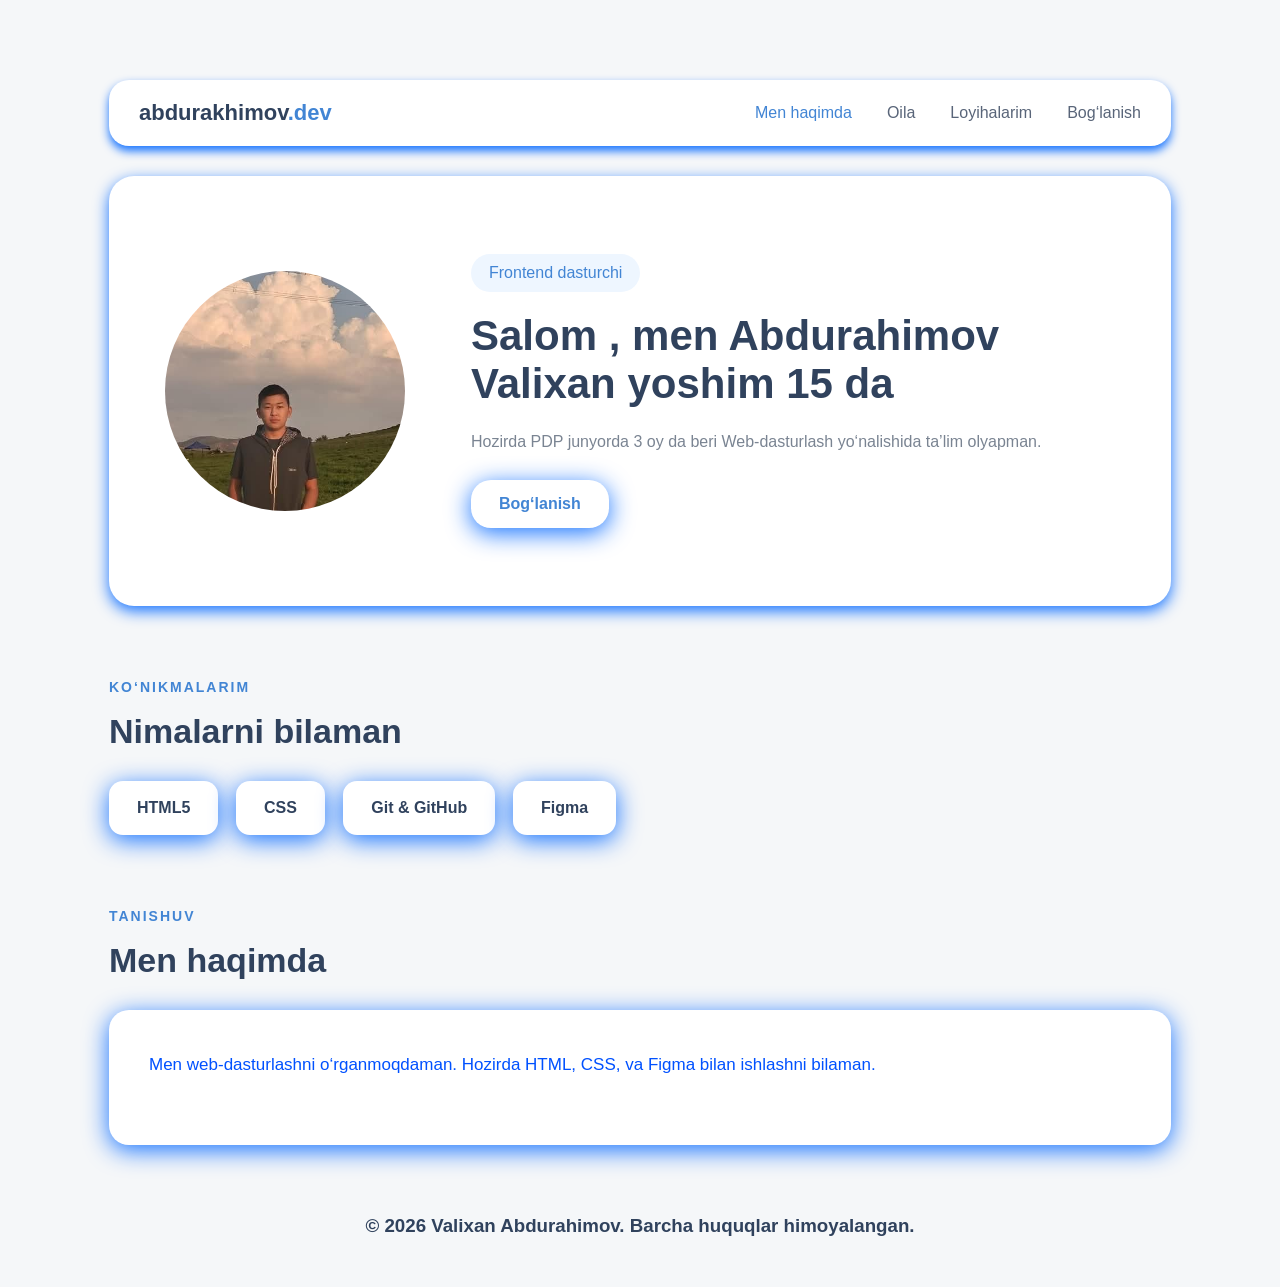
==== index.html @ 552ee491 "sdasda" ====
<!DOCTYPE html>
<html lang="en">
<head>
    <meta charset="UTF-8">
    <meta name="viewport" content="width=device-width, initial-scale=1.0">
    <title>Document</title>
    <link rel="stylesheet" href="./style.css">
    <link rel="stylesheet" href="https://unpkg.com/aos@2.3.1/dist/aos.css">
</head>
<body>
   <header>
        <div class="logo">abdurakhimov<span>.dev</span></div>

        <nav>
            <a href="./index.html" >Men haqimda</a>
            <a href="./oila.html">Oila</a>
            <a href="./loyhalarim.html">Loyihalarim</a>
            <a href="./boglanish.html">Bog‘lanish</a>
        </nav>
    </header>

    <section class="hero">

        <div class="rasm" data-aos="fade-right">
            <img src="./imges/men.png" alt="Valihan">
        </div>

        <div class="text" data-aos="fade-left">
            <div class="badge">Frontend dasturchi</div>

            <h1 >Salom , men Abdurahimov Valixan yoshim 15 da</h1>

            <p>
             Hozirda  PDP junyorda 3 oy da beri   Web-dasturlash yo‘nalishida ta’lim olyapman.
            </p>

            <button>Bog‘lanish</button>
        </div>

    </section>

    <section class="skills">

<p class="small-title" data-aos="fade-up">KO‘NIKMALARIM</p>

<h2 data-aos="fade-up">Nimalarni bilaman</h2>

<div class="skills-box">

<div class="skill" data-aos="zoom-in">
<span>HTML5</span>
</div>

<div class="skill" data-aos="zoom-in" data-aos-delay="100">
<span>CSS</span>
</div>

<div class="skill" data-aos="zoom-in" data-aos-delay="200">
<span>Git & GitHub</span>
</div>




<div class="skill" data-aos="zoom-in" data-aos-delay="300">
<span>Figma</span>
</div>

</div>

</section>


<section class="about">

<p class="small-title" data-aos="fade-up">TANISHUV</p>

<h2 data-aos="fade-up">Men haqimda</h2>

<div class="about-box" data-aos="fade-up" data-aos-delay="100">

<p>
Men web-dasturlashni o‘rganmoqdaman.
Hozirda HTML, CSS,  va Figma
bilan ishlashni bilaman.
</p>

</div>

</section>

<div class="Huquq">
    <h3>© 2026 Valixan Abdurahimov. Barcha huquqlar himoyalangan.</h3>
</div>

<script src="https://unpkg.com/aos@2.3.1/dist/aos.js"></script>
<script>
    AOS.init({
        duration: 800,
        once: true
    });
</script>
</body>
</html>
---- style.css ----
* {
    margin: 0;
    padding: 0;
    box-sizing: border-box;
}

body {
    font-family: Arial, sans-serif;
    background: #f5f7f8;
    color: #30425d;
}

header {
    width: 90%;
    margin: 30px auto;
    padding: 20px 30px;

    background: white;
    border-radius: 20px;

    display: flex;
    justify-content: space-between;
    align-items: center;

    box-shadow: 0 5px 10px hsla(216, 100%, 50%, 0.918);

}

.logo {
    font-size: 22px;
    font-weight: bold;
}

.logo span {
    color: #4285d4;
}

nav {
    display: flex;
    gap: 35px;
}

nav a {
    text-decoration: none;
    color: #596579;
}

nav a:first-child {
    color: #4285d4;
}



.hero {
    width: 90%;
    min-height: 430px;
    margin: 20px auto;

    background: white;
    border-radius: 25px;

    display: flex;
    align-items: center;
    gap: 60px;

    padding: 50px;

    box-shadow: 0 5px 15px hsla(216, 100%, 50%, 0.918);

}

.rasm {
    width: 280px;
    height: 280px;

    border-radius: 50%;

    display: flex;
    justify-content: center;
    align-items: center;
}

.rasm img {
    width: 240px;
    height: 240px;

    object-fit: cover;
    border-radius: 50%;
}

.text {
    max-width: 650px;
}

.badge {
    display: inline-block;

    padding: 10px 18px;

    color: #4285d4;
    background: #eef6ff;

    border-radius: 20px;

    margin-bottom: 20px;
}

h1 {
    font-size: 42px;
    margin-bottom: 20px;
}

p {
    color: #7a8492;
    line-height: 1.7;
    margin-bottom: 25px;
}

button {
    border: none;

    padding: 15px 28px;

    background: white;
    color: #4285d4;

    border-radius: 20px;

    font-size: 16px;
    font-weight: bold;

    box-shadow: 0 5px 25px hsla(216, 100%, 50%, 0.918);

    cursor: pointer;
}

.skills {
    width: 90%;
    margin: 70px auto;
}

.small-title {
    color: #4285d4;
    font-size: 14px;
    font-weight: bold;
    letter-spacing: 2px;
    margin-bottom: 12px;
}

.skills h2,
.about h2 {
    font-size: 34px;
    margin-bottom: 30px;
}

.skills-box {
    display: flex;
    gap: 18px;
    flex-wrap: wrap;
}

.skill {
    background: white;

    padding: 18px 28px;

    border-radius: 14px;

    box-shadow: 0 5px 25px hsla(216, 100%, 50%, 0.918);
    font-weight: bold;
}




.about {
    width: 90%;
    margin: 70px auto;
}

.about-box {
    background: white;

    padding: 40px;

    border-radius: 20px;

    box-shadow: 0 5px 25px hsla(216, 100%, 50%, 0.918);
}

.about-box p {
    color: #0051ff;
    line-height: 1.8;
    font-size: 17px;
}

.Huquq {
    width: auto;
    height: -1px;
    text-align: center;
}

.oia-img {
    text-align: center;
}

.oia-img img {
    width: 1300px;
    height: 300px;
    object-fit: cover;
    border-radius: 25px;
    margin-bottom: 32px;
}


body {
    margin: 0;
    padding: 50px;
    font-family: Arial, sans-serif;
    background: #f5f7f9;
}

.cards {
    display: grid;
    grid-template-columns: 1fr 1fr;
    gap: 25px;
    max-width: 1100px;
    margin: auto;
}

.card {
    background: white;
    padding: 25px;
    border-radius: 25px;
    display: flex;
    align-items: center;
    justify-content: space-between;
    box-shadow: 0 5px 25px hsla(216, 100%, 50%, 0.918);
}

.card img {
    display: block;
    width: 100px;
    height: 100px;
    border-radius: 50%;
    object-fit: cover;
}

.card div {
    width: 250px;
}

.card h2 {
    margin: 0 0 8px;
    color: #333;
    font-size: 22px;
}

.card h3 {
    margin: 0 0 15px;
    color: #4389d6;
    font-size: 16px;
}

.card p {
    margin: 0;
    color: #777;
    line-height: 1.6;
    font-size: 15px;
}

.Huquq-1 {
    margin-top: 30px;
    width: auto;


    text-align: center;
}

.projects {
    width: 90%;
    margin: 70px auto;
}

.projects h2 {
    font-size: 34px;
    margin-bottom: 30px;
}

.project-box {
    display: grid;
    grid-template-columns: repeat(3, 1fr);
    gap: 25px;
}

.project-card {
    background: white;
    padding: 18px;
    border-radius: 22px;

    box-shadow: 0 5px 20px rgba(0, 0, 0, 0.08);
}

.project-card img {
    width: 100%;
    height: 160px;

    object-fit: cover;
    border-radius: 15px;
}

.project-card h3 {
    margin-top: 20px;
    margin-bottom: 15px;
}

.tags {
    display: flex;
    gap: 20px;
    margin-bottom: 20px;
}

.tags span {
    color: #4285d4;
    font-size: 14px;
    font-weight: bold;

}

.tags button {
    box-shadow: 0 5px 20px rgba(126, 6, 255, 0.8);
}

.project-card p {
    color: #7a8492;
    line-height: 1.6;
}

.project-card button {
    border: none;
    background: white;

    color: #4285d4;
    font-size: 16px;
    font-weight: bold;

    padding: 14px 25px;
    border-radius: 12px;

    box-shadow: 0 5px 20px rgba(0, 0, 0, 0.08);

    cursor: pointer;
}

.project-card button:hover {
    transform: translateY(-2px);
}

.contact {
    width: 90%;
    margin: 80px auto;
}

.contact h2 {
    font-size: 34px;
    margin-bottom: 30px;
}

.contact-box {
    background: white;
    border-radius: 25px;
    padding: 50px;

    display: grid;
    grid-template-columns: 1fr 1fr;
    gap: 70px;

    box-shadow: 0 5px 20px rgba(0, 0, 0, 0.08);
}




.contact-info>p {
    color: #667085;
    line-height: 1.7;
    margin-bottom: 40px;
}

.info {
    margin-bottom: 30px;
}

.info b {
    display: block;

    color: #4285d4;

    font-size: 14px;

    margin-bottom: 10px;
}

.info span {
    color: #536174;
    font-size: 18px;
}




.contact-form {
    display: flex;
    flex-direction: column;
}

.contact-form label {
    font-weight: bold;
    margin-bottom: 10px;
}

.contact-form input,
.contact-form textarea {
    width: 100%;

    border: none;
    outline: none;

    background: #f8fafc;

    padding: 18px;

    border-radius: 12px;

    margin-bottom: 25px;

    font-size: 16px;
}

.contact-form textarea {
    height: 130px;
    resize: none;
}

.contact-form button {
    border: none;

    background: #4285d4;
    color: white;

    padding: 17px;

    border-radius: 12px;

    font-size: 16px;
    font-weight: bold;

    cursor: pointer;
}




footer {
    text-align: center;

    padding: 30px;

    color: #667085;
}
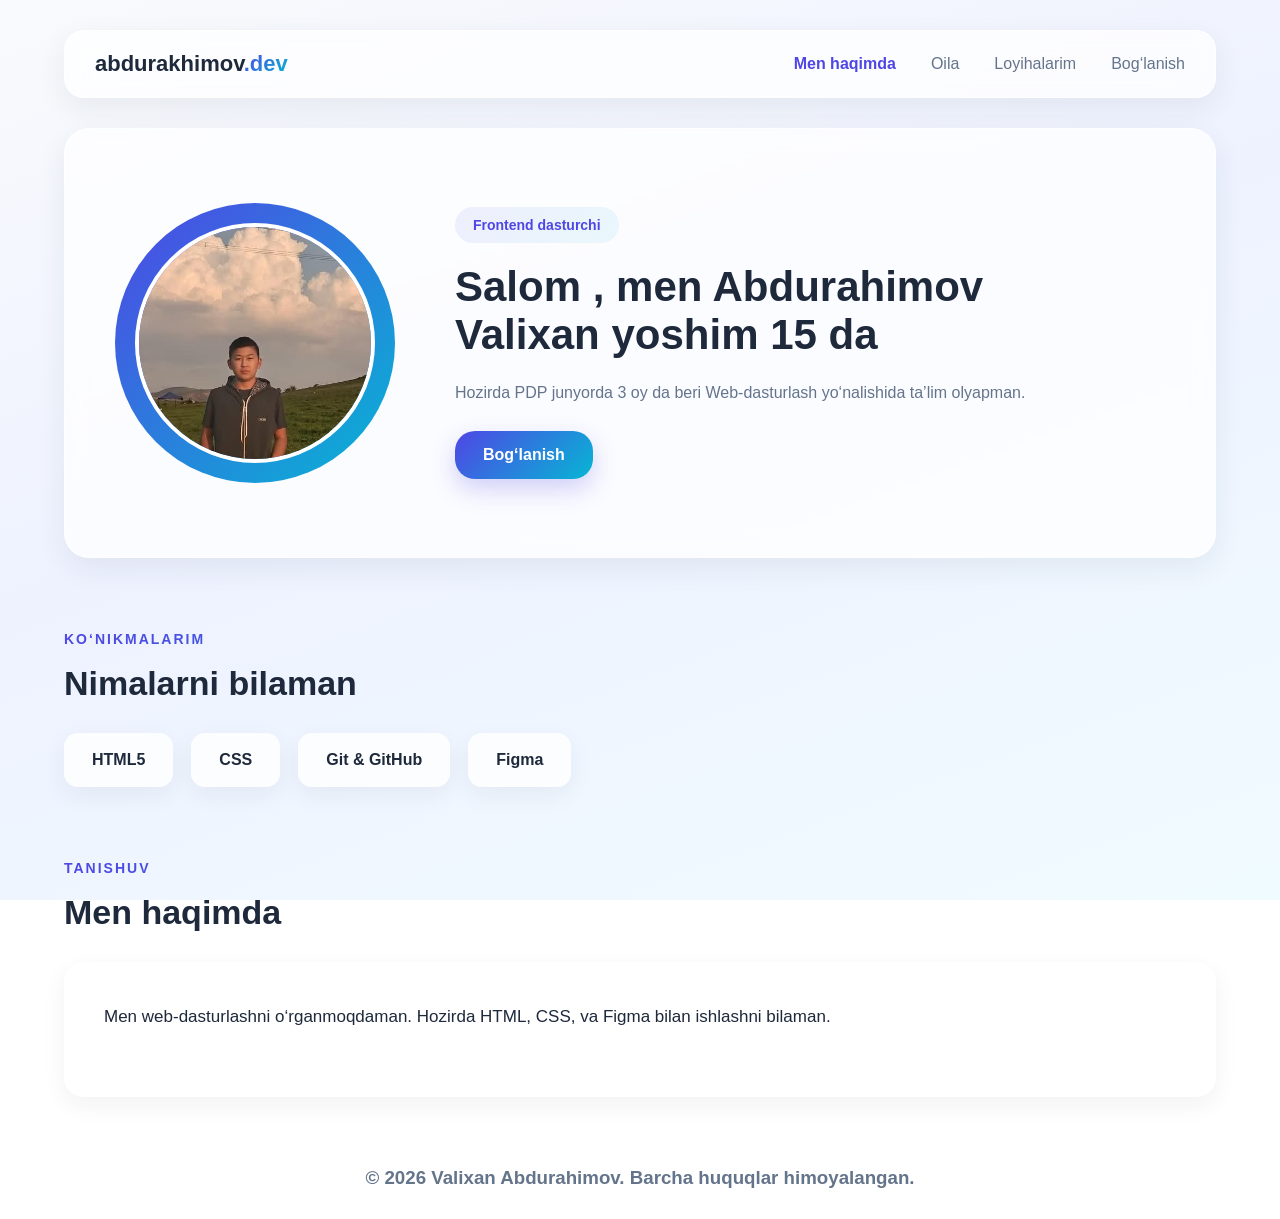
==== commit b1c569ff: "sdasdadsd" ====
--- a/index.html
+++ b/index.html
@@ -1,5 +1,6 @@
 <!DOCTYPE html>
 <html lang="en">
+
 <head>
     <meta charset="UTF-8">
     <meta name="viewport" content="width=device-width, initial-scale=1.0">
@@ -7,12 +8,13 @@
     <link rel="stylesheet" href="./style.css">
     <link rel="stylesheet" href="https://unpkg.com/aos@2.3.1/dist/aos.css">
 </head>
+
 <body>
-   <header>
+    <header>
         <div class="logo">abdurakhimov<span>.dev</span></div>
 
         <nav>
-            <a href="./index.html" >Men haqimda</a>
+            <a href="./index.html">Men haqimda</a>
             <a href="./oila.html">Oila</a>
             <a href="./loyhalarim.html">Loyihalarim</a>
             <a href="./boglanish.html">Bog‘lanish</a>
@@ -28,10 +30,10 @@
         <div class="text" data-aos="fade-left">
             <div class="badge">Frontend dasturchi</div>
 
-            <h1 >Salom , men Abdurahimov Valixan yoshim 15 da</h1>
+            <h1>Salom , men Abdurahimov Valixan yoshim 15 da</h1>
 
             <p>
-             Hozirda  PDP junyorda 3 oy da beri   Web-dasturlash yo‘nalishida ta’lim olyapman.
+                Hozirda PDP junyorda 3 oy da beri Web-dasturlash yo‘nalishida ta’lim olyapman.
             </p>
 
             <button>Bog‘lanish</button>
@@ -41,64 +43,65 @@
 
     <section class="skills">
 
-<p class="small-title" data-aos="fade-up">KO‘NIKMALARIM</p>
+        <p class="small-title" data-aos="fade-up">KO‘NIKMALARIM</p>
 
-<h2 data-aos="fade-up">Nimalarni bilaman</h2>
+        <h2 data-aos="fade-up">Nimalarni bilaman</h2>
 
-<div class="skills-box">
+        <div class="skills-box">
 
-<div class="skill" data-aos="zoom-in">
-<span>HTML5</span>
-</div>
+            <div class="skill" data-aos="zoom-in">
+                <span>HTML5</span>
+            </div>
 
-<div class="skill" data-aos="zoom-in" data-aos-delay="100">
-<span>CSS</span>
-</div>
+            <div class="skill" data-aos="zoom-in" data-aos-delay="100">
+                <span>CSS</span>
+            </div>
 
-<div class="skill" data-aos="zoom-in" data-aos-delay="200">
-<span>Git & GitHub</span>
-</div>
+            <div class="skill" data-aos="zoom-in" data-aos-delay="200">
+                <span>Git & GitHub</span>
+            </div>
 
 
 
 
-<div class="skill" data-aos="zoom-in" data-aos-delay="300">
-<span>Figma</span>
-</div>
+            <div class="skill" data-aos="zoom-in" data-aos-delay="300">
+                <span>Figma</span>
+            </div>
 
-</div>
+        </div>
 
-</section>
+    </section>
 
 
-<section class="about">
+    <section class="about">
 
-<p class="small-title" data-aos="fade-up">TANISHUV</p>
+        <p class="small-title" data-aos="fade-up">TANISHUV</p>
 
-<h2 data-aos="fade-up">Men haqimda</h2>
+        <h2 data-aos="fade-up">Men haqimda</h2>
 
-<div class="about-box" data-aos="fade-up" data-aos-delay="100">
+        <div class="about-box" data-aos="fade-up" data-aos-delay="100">
 
-<p>
-Men web-dasturlashni o‘rganmoqdaman.
-Hozirda HTML, CSS,  va Figma
-bilan ishlashni bilaman.
-</p>
+            <p>
+                Men web-dasturlashni o‘rganmoqdaman.
+                Hozirda HTML, CSS, va Figma
+                bilan ishlashni bilaman.
+            </p>
 
-</div>
+        </div>
 
-</section>
+    </section>
 
-<div class="Huquq">
-    <h3>© 2026 Valixan Abdurahimov. Barcha huquqlar himoyalangan.</h3>
-</div>
+    <div class="Huquq">
+        <h3>© 2026 Valixan Abdurahimov. Barcha huquqlar himoyalangan.</h3>
+    </div>
 
-<script src="https://unpkg.com/aos@2.3.1/dist/aos.js"></script>
-<script>
-    AOS.init({
-        duration: 800,
-        once: true
-    });
-</script>
+    <script src="https://unpkg.com/aos@2.3.1/dist/aos.js"></script>
+    <script>
+        AOS.init({
+            duration: 800,
+            once: true
+        });
+    </script>
 </body>
+
 </html>
--- a/style.css
+++ b/style.css
@@ -1,3 +1,13 @@
+:root {
+    --gradient: linear-gradient(135deg, #4f46e5 0%, #06b6d4 100%);
+    --gradient-soft: linear-gradient(135deg, rgba(79, 70, 229, 0.08), rgba(6, 182, 212, 0.08));
+    --ink: #1e293b;
+    --muted: #64748b;
+    --accent: #4f46e5;
+    --shadow-soft: 0 10px 30px rgba(30, 41, 59, 0.07);
+    --shadow-card: 0 8px 24px rgba(30, 41, 59, 0.06);
+}
+
 * {
     margin: 0;
     padding: 0;
@@ -6,8 +16,9 @@
 
 body {
     font-family: Arial, sans-serif;
-    background: #f5f7f8;
-    color: #30425d;
+    background: linear-gradient(160deg, #f8fafc 0%, #eef2ff 45%, #f0fbff 100%);
+    background-attachment: fixed;
+    color: var(--ink);
 }
 
 header {
@@ -15,14 +26,16 @@
     margin: 30px auto;
     padding: 20px 30px;
 
-    background: white;
+    background: rgba(255, 255, 255, 0.75);
+    backdrop-filter: blur(10px);
+    border: 1px solid rgba(255, 255, 255, 0.6);
     border-radius: 20px;
 
     display: flex;
     justify-content: space-between;
     align-items: center;
 
-    box-shadow: 0 5px 10px hsla(216, 100%, 50%, 0.918);
+    box-shadow: var(--shadow-soft);
 
 }
 
@@ -32,7 +45,10 @@
 }
 
 .logo span {
-    color: #4285d4;
+    background: var(--gradient);
+    -webkit-background-clip: text;
+    background-clip: text;
+    color: transparent;
 }
 
 nav {
@@ -42,11 +58,17 @@
 
 nav a {
     text-decoration: none;
-    color: #596579;
+    color: var(--muted);
+    transition: color 0.2s ease;
+}
+
+nav a:hover {
+    color: var(--accent);
 }
 
 nav a:first-child {
-    color: #4285d4;
+    color: var(--accent);
+    font-weight: bold;
 }
 
 
@@ -56,7 +78,9 @@
     min-height: 430px;
     margin: 20px auto;
 
-    background: white;
+    background: rgba(255, 255, 255, 0.75);
+    backdrop-filter: blur(10px);
+    border: 1px solid rgba(255, 255, 255, 0.6);
     border-radius: 25px;
 
     display: flex;
@@ -65,7 +89,7 @@
 
     padding: 50px;
 
-    box-shadow: 0 5px 15px hsla(216, 100%, 50%, 0.918);
+    box-shadow: var(--shadow-soft);
 
 }
 
@@ -74,6 +98,8 @@
     height: 280px;
 
     border-radius: 50%;
+    padding: 6px;
+    background: var(--gradient);
 
     display: flex;
     justify-content: center;
@@ -86,6 +112,7 @@
 
     object-fit: cover;
     border-radius: 50%;
+    border: 4px solid white;
 }
 
 .text {
@@ -97,8 +124,10 @@
 
     padding: 10px 18px;
 
-    color: #4285d4;
-    background: #eef6ff;
+    color: var(--accent);
+    background: var(--gradient-soft);
+    font-weight: bold;
+    font-size: 14px;
 
     border-radius: 20px;
 
@@ -111,7 +140,7 @@
 }
 
 p {
-    color: #7a8492;
+    color: var(--muted);
     line-height: 1.7;
     margin-bottom: 25px;
 }
@@ -121,17 +150,23 @@
 
     padding: 15px 28px;
 
-    background: white;
-    color: #4285d4;
+    background: var(--gradient);
+    color: white;
 
     border-radius: 20px;
 
     font-size: 16px;
     font-weight: bold;
 
-    box-shadow: 0 5px 25px hsla(216, 100%, 50%, 0.918);
+    box-shadow: 0 10px 25px rgba(79, 70, 229, 0.25);
 
     cursor: pointer;
+    transition: transform 0.2s ease, box-shadow 0.2s ease;
+}
+
+button:hover {
+    transform: translateY(-2px);
+    box-shadow: 0 14px 30px rgba(79, 70, 229, 0.3);
 }
 
 .skills {
@@ -140,7 +175,10 @@
 }
 
 .small-title {
-    color: #4285d4;
+    background: var(--gradient);
+    -webkit-background-clip: text;
+    background-clip: text;
+    color: transparent;
     font-size: 14px;
     font-weight: bold;
     letter-spacing: 2px;
@@ -160,14 +198,20 @@
 }
 
 .skill {
-    background: white;
+    background: rgba(255, 255, 255, 0.8);
 
     padding: 18px 28px;
 
     border-radius: 14px;
 
-    box-shadow: 0 5px 25px hsla(216, 100%, 50%, 0.918);
-    font-weight: bold;
+    box-shadow: var(--shadow-card);
+    font-weight: bold;
+    transition: transform 0.2s ease, box-shadow 0.2s ease;
+}
+
+.skill:hover {
+    transform: translateY(-3px);
+    box-shadow: var(--shadow-soft);
 }
 
 
@@ -179,17 +223,17 @@
 }
 
 .about-box {
-    background: white;
+    background: rgba(255, 255, 255, 0.8);
 
     padding: 40px;
 
     border-radius: 20px;
 
-    box-shadow: 0 5px 25px hsla(216, 100%, 50%, 0.918);
+    box-shadow: var(--shadow-card);
 }
 
 .about-box p {
-    color: #0051ff;
+    color: var(--ink);
     line-height: 1.8;
     font-size: 17px;
 }
@@ -198,6 +242,8 @@
     width: auto;
     height: -1px;
     text-align: center;
+    color: var(--muted);
+    padding-bottom: 30px;
 }
 
 .oia-img {
@@ -210,14 +256,7 @@
     object-fit: cover;
     border-radius: 25px;
     margin-bottom: 32px;
-}
-
-
-body {
-    margin: 0;
-    padding: 50px;
-    font-family: Arial, sans-serif;
-    background: #f5f7f9;
+    box-shadow: var(--shadow-soft);
 }
 
 .cards {
@@ -225,17 +264,23 @@
     grid-template-columns: 1fr 1fr;
     gap: 25px;
     max-width: 1100px;
-    margin: auto;
+    margin: 40px auto;
 }
 
 .card {
-    background: white;
+    background: rgba(255, 255, 255, 0.8);
     padding: 25px;
     border-radius: 25px;
     display: flex;
     align-items: center;
     justify-content: space-between;
-    box-shadow: 0 5px 25px hsla(216, 100%, 50%, 0.918);
+    box-shadow: var(--shadow-card);
+    transition: transform 0.2s ease, box-shadow 0.2s ease;
+}
+
+.card:hover {
+    transform: translateY(-3px);
+    box-shadow: var(--shadow-soft);
 }
 
 .card img {
@@ -252,19 +297,22 @@
 
 .card h2 {
     margin: 0 0 8px;
-    color: #333;
+    color: var(--ink);
     font-size: 22px;
 }
 
 .card h3 {
     margin: 0 0 15px;
-    color: #4389d6;
+    background: var(--gradient);
+    -webkit-background-clip: text;
+    background-clip: text;
+    color: transparent;
     font-size: 16px;
 }
 
 .card p {
     margin: 0;
-    color: #777;
+    color: var(--muted);
     line-height: 1.6;
     font-size: 15px;
 }
@@ -272,9 +320,9 @@
 .Huquq-1 {
     margin-top: 30px;
     width: auto;
-
-
     text-align: center;
+    color: var(--muted);
+    padding-bottom: 30px;
 }
 
 .projects {
@@ -294,11 +342,17 @@
 }
 
 .project-card {
-    background: white;
+    background: rgba(255, 255, 255, 0.8);
     padding: 18px;
     border-radius: 22px;
 
-    box-shadow: 0 5px 20px rgba(0, 0, 0, 0.08);
+    box-shadow: var(--shadow-card);
+    transition: transform 0.2s ease, box-shadow 0.2s ease;
+}
+
+.project-card:hover {
+    transform: translateY(-4px);
+    box-shadow: var(--shadow-soft);
 }
 
 .project-card img {
@@ -321,39 +375,36 @@
 }
 
 .tags span {
-    color: #4285d4;
+    color: var(--accent);
     font-size: 14px;
     font-weight: bold;
 
 }
 
-.tags button {
-    box-shadow: 0 5px 20px rgba(126, 6, 255, 0.8);
-}
-
 .project-card p {
-    color: #7a8492;
+    color: var(--muted);
     line-height: 1.6;
 }
 
 .project-card button {
     border: none;
-    background: white;
-
-    color: #4285d4;
+    background: var(--gradient-soft);
+
+    color: var(--accent);
     font-size: 16px;
     font-weight: bold;
 
     padding: 14px 25px;
     border-radius: 12px;
 
-    box-shadow: 0 5px 20px rgba(0, 0, 0, 0.08);
+    box-shadow: none;
 
     cursor: pointer;
 }
 
 .project-card button:hover {
     transform: translateY(-2px);
+    box-shadow: var(--shadow-card);
 }
 
 .contact {
@@ -367,7 +418,7 @@
 }
 
 .contact-box {
-    background: white;
+    background: rgba(255, 255, 255, 0.8);
     border-radius: 25px;
     padding: 50px;
 
@@ -375,14 +426,14 @@
     grid-template-columns: 1fr 1fr;
     gap: 70px;
 
-    box-shadow: 0 5px 20px rgba(0, 0, 0, 0.08);
+    box-shadow: var(--shadow-card);
 }
 
 
 
 
 .contact-info>p {
-    color: #667085;
+    color: var(--muted);
     line-height: 1.7;
     margin-bottom: 40px;
 }
@@ -394,7 +445,7 @@
 .info b {
     display: block;
 
-    color: #4285d4;
+    color: var(--accent);
 
     font-size: 14px;
 
@@ -402,7 +453,7 @@
 }
 
 .info span {
-    color: #536174;
+    color: var(--ink);
     font-size: 18px;
 }
 
@@ -423,7 +474,7 @@
 .contact-form textarea {
     width: 100%;
 
-    border: none;
+    border: 1px solid transparent;
     outline: none;
 
     background: #f8fafc;
@@ -435,6 +486,12 @@
     margin-bottom: 25px;
 
     font-size: 16px;
+    transition: border-color 0.2s ease;
+}
+
+.contact-form input:focus,
+.contact-form textarea:focus {
+    border-color: var(--accent);
 }
 
 .contact-form textarea {
@@ -445,7 +502,7 @@
 .contact-form button {
     border: none;
 
-    background: #4285d4;
+    background: var(--gradient);
     color: white;
 
     padding: 17px;
@@ -454,6 +511,8 @@
 
     font-size: 16px;
     font-weight: bold;
+
+    box-shadow: 0 10px 25px rgba(79, 70, 229, 0.25);
 
     cursor: pointer;
 }
@@ -466,5 +525,5 @@
 
     padding: 30px;
 
-    color: #667085;
-}+    color: var(--muted);
+}
